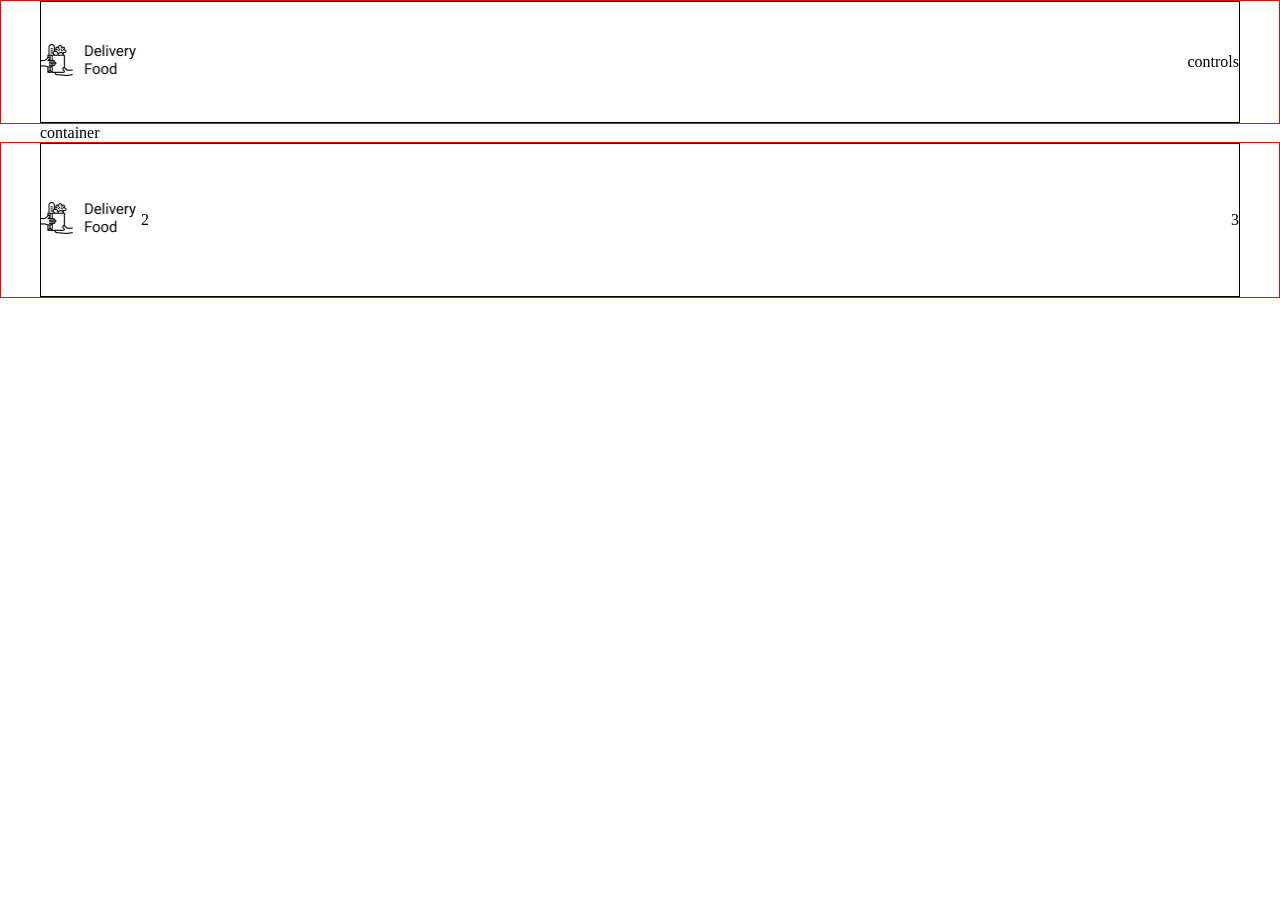
==== index.html @ 84a46a81 "Вёрстка шапки и подвала" ====
<!DOCTYPE html>
<html lang="ru">
  <head>
    <meta charset="UTF-8" />
    <meta name="viewport" content="width=device-width, initial-scale=1.0" />
    <link rel="stylesheet" href="style.css">
    <title>Dilevery Food</title>
  </head>
  <body>
    <header class="header">
        <div class="container">
            <div class="header-box">
                <div class="header-logo logo">
                    <img src="./images/logo.png" alt="logo">
                </div>
                <div class="header-controls">
                    controls
                </div>
            </div>
        </div>
        
    </header>
    <main class="main">

        <div class="container">
            container
        </div>

    </main>
    <footer class="footer">
        <div class="container">
            <div class="footer-box">
                <div class="footer-logo logo"><img src="./images/logo.png" alt="logo"></div>
                <div class="footer-nav">2</div>
                <div class="footer-social">3</div>
            </div>
        </div>
       
    </footer>
  </body>
</html>
---- style.css ----
* {
  box-sizing: border-box;
}

body {
  margin: 0;
  padding: 0;
}

.logo {
  max-width: 100px;
}

.logo img {
  width: 100%;
}

.header {
height: 124px;
border: 1px solid red;
}

.header-box {
border: 1px solid black;
height: 100%;
display: flex;
align-items: center;
justify-content: space-between;
}

.main {

}

.footer {
height: 156px;
border: 1px solid red;
}

.footer-box{
border: 1px solid black;
height: 100%;
display: flex;
align-items: center;
justify-content: space-between;
}

.footer-nav {
  flex-grow: 1;
}

.container {
  height: 100%;
  max-width: 1230px;
  margin: 0px auto;
  padding-left: 15px;
  padding-right: 15px;
}
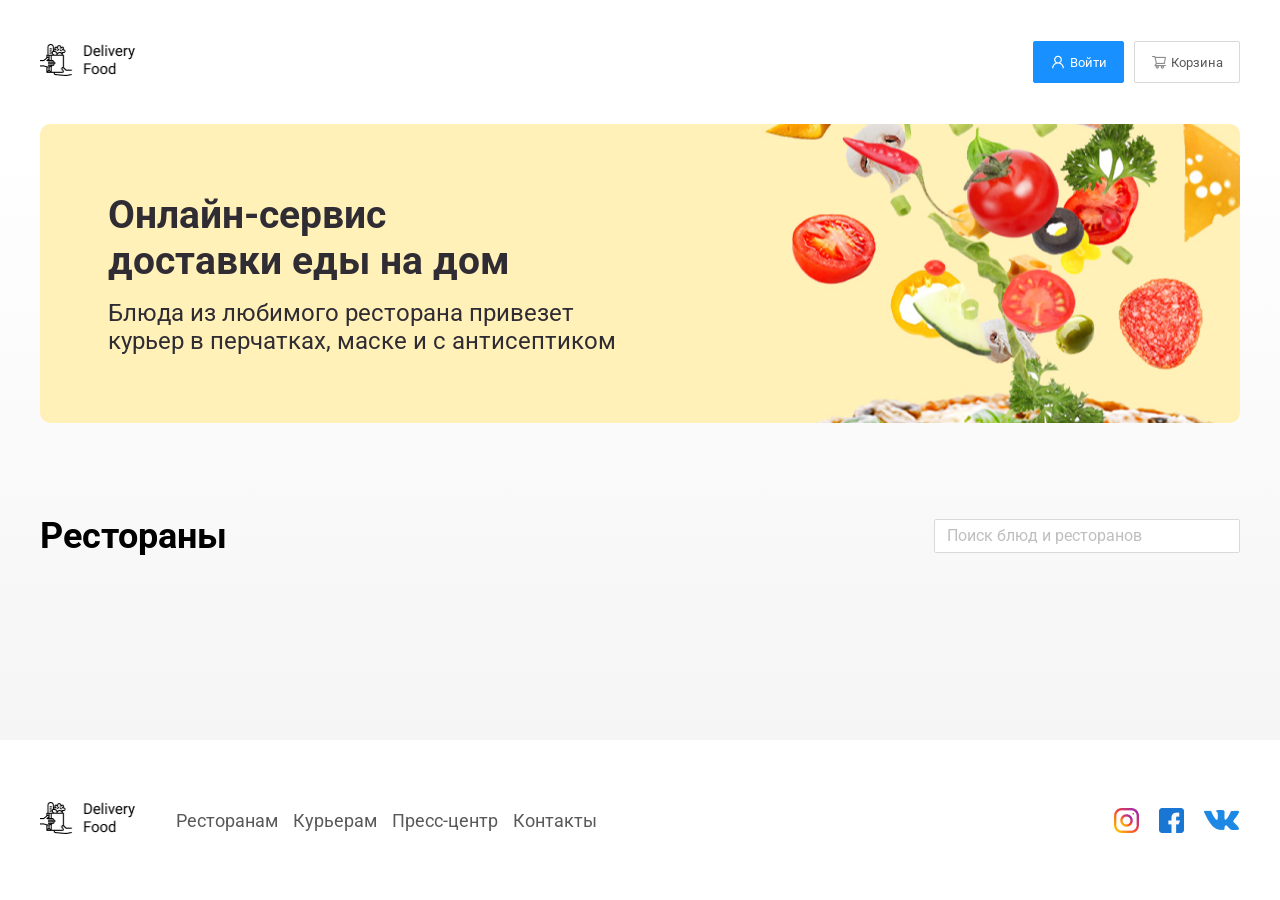
==== commit c989c345: "Add files via upload Вёрстка главной страницы" ====
--- a/index.html
+++ b/index.html
@@ -3,39 +3,86 @@
   <head>
     <meta charset="UTF-8" />
     <meta name="viewport" content="width=device-width, initial-scale=1.0" />
-    <link rel="stylesheet" href="style.css">
+    <link rel="preconnect" href="https://fonts.googleapis.com" />
+    <link rel="preconnect" href="https://fonts.gstatic.com" crossorigin />
+    <link
+      href="https://fonts.googleapis.com/css2?family=Roboto:ital,wght@0,100..900;1,100..900&display=swap"
+      rel="stylesheet"
+    />
+    <link rel="stylesheet" href="style.css" />
     <title>Dilevery Food</title>
   </head>
   <body>
-    <header class="header">
+    <div class="page-wrapper">
+      <header class="header">
         <div class="container">
-            <div class="header-box">
-                <div class="header-logo logo">
-                    <img src="./images/logo.png" alt="logo">
-                </div>
-                <div class="header-controls">
-                    controls
-                </div>
+          <div class="header-box">
+            <div class="header-logo logo">
+              <img src="./images/logo.png" alt="logo" />
             </div>
+            <div class="header-controls">
+              <button class="btn btn-primary">
+                <img src="./images/icons/user.png" alt="user" />
+                Войти
+              </button>
+              <button class="btn btn-outline">
+                <img
+                  src="./images/icons/shopping-cart.png"
+                  alt="shopping-cart"
+                />
+                Корзина
+              </button>
+            </div>
+          </div>
         </div>
-        
-    </header>
-    <main class="main">
-
+      </header>
+      <main class="main">
+        <section class="banner">
+          <div class="container">
+            <div class="banner-item">
+              <h2 class="banner-item-title">
+                Онлайн-сервис<br>доставки еды на дом
+              </h2>
+              <p class="banner-item-subtitle">Блюда из любимого ресторана привезет курьер в перчатках, маске и с антисептиком</p>
+            </div>
+          </div>
+        </section>
+        <section class="products">
+          <div class="container">
+          <div class="products-header">
+            <h3 class="products-header--title">
+              Рестораны
+            </h3>
+            <input 
+            type="text" 
+            class="products-header--search"
+            placeholder = "Поиск блюд и ресторанов"
+            >
+          </div>
+        </section>
+      </main>
+      <footer class="footer">
         <div class="container">
-            container
+          <div class="footer-box">
+            <div class="footer-logo logo">
+              <img src="./images/logo.png" alt="logo" />
+            </div>
+            <div class="footer-nav">
+              <ul>
+                <li>Ресторанам</li>
+                <li>Курьерам</li>
+                <li>Пресс-центр</li>
+                <li>Контакты</li>
+              </ul>
+            </div>
+            <div class="footer-social">
+              <img src="./images/social/inst.png" alt="inst" />
+              <img src="./images/social/fb.png" alt="fb" />
+              <img src="./images/social/vk.png" alt="vk" />
+            </div>
+          </div>
         </div>
-
-    </main>
-    <footer class="footer">
-        <div class="container">
-            <div class="footer-box">
-                <div class="footer-logo logo"><img src="./images/logo.png" alt="logo"></div>
-                <div class="footer-nav">2</div>
-                <div class="footer-social">3</div>
-            </div>
-        </div>
-       
-    </footer>
+      </footer>
+    </div>
   </body>
 </html>
--- a/style.css
+++ b/style.css
@@ -1,5 +1,8 @@
 * {
   box-sizing: border-box;
+  font-family: Roboto;
+  font-style: normal;
+  line-height: normal;
 }
 
 body {
@@ -7,49 +10,23 @@
   padding: 0;
 }
 
-.logo {
-  max-width: 100px;
-}
-
-.logo img {
+main {
+  flex-grow: 1;
+  background: linear-gradient(
+    180deg,
+    rgba(245, 245, 245, 0) 1.04%,
+    #f5f5f5 100%
+  );
+}
+
+.page-wrapper {
+  display: flex;
+  flex-direction: column;
+  min-height: 100vh;
+}
+
+.container {
   width: 100%;
-}
-
-.header {
-height: 124px;
-border: 1px solid red;
-}
-
-.header-box {
-border: 1px solid black;
-height: 100%;
-display: flex;
-align-items: center;
-justify-content: space-between;
-}
-
-.main {
-
-}
-
-.footer {
-height: 156px;
-border: 1px solid red;
-}
-
-.footer-box{
-border: 1px solid black;
-height: 100%;
-display: flex;
-align-items: center;
-justify-content: space-between;
-}
-
-.footer-nav {
-  flex-grow: 1;
-}
-
-.container {
   height: 100%;
   max-width: 1230px;
   margin: 0px auto;
@@ -57,4 +34,173 @@
   padding-right: 15px;
 }
 
-
+.btn {
+  display: flex;
+  padding: 8px 16px;
+  align-items: center;
+  gap: 4px;
+  outline: none;
+}
+
+.btn-primary {
+  border-radius: 2px;
+  background: #1890ff;
+  border: 1px solid #1890ff;
+  color: #fff;
+}
+
+.btn-outline {
+  border-radius: 2px;
+  border: 1px solid #d9d9d9;
+  background: #fff;
+  box-shadow: 0px 0px 2px 0px rgba(0, 0, 0, 0);
+  color: #595959;
+}
+
+.logo {
+  max-width: 100px;
+}
+
+.logo img {
+  width: 100%;
+}
+
+.header {
+  display: flex;
+  align-items: center;
+  min-height: 124px;
+}
+
+.header-box {
+  height: 100%;
+  display: flex;
+  align-items: center;
+  justify-content: space-between;
+}
+
+.header-controls {
+  display: flex;
+  align-items: center;
+  justify-content: flex-end;
+  gap: 10px;
+}
+
+.footer {
+  display: flex;
+  align-items: center;
+  min-height: 156px;
+  padding: 60px 0;
+}
+
+.footer-box {
+  height: 100%;
+  display: flex;
+  align-items: center;
+  justify-content: space-between;
+  gap: 36px;
+  flex-wrap: wrap;
+}
+
+.footer-nav {
+  flex-grow: 1;
+}
+
+.footer-nav ul {
+  display: flex;
+  align-items: center;
+  list-style: none;
+  padding: 0;
+  margin: 0;
+  gap: 15px;
+  flex-wrap: wrap;
+}
+
+.footer-nav ul li {
+  color: #595959;
+  font-size: 18px;
+  font-weight: 400;
+}
+
+.footer-social {
+  display: flex;
+  align-items: center;
+  justify-content: flex-end;
+  gap: 20px;
+}
+
+.banner {
+  margin-bottom: 56px;
+}
+
+.banner-item {
+  background-image: url(./images/banner/banner.jpg);
+  background-repeat: no-repeat;
+  background-size: cover;
+  background-position: center right;
+  padding: 68px;
+  border-radius: 10px;
+}
+
+.banner-item-title {
+  color: #302c34;
+  font-size: 39px;
+  font-weight: 700;
+  max-width: 50%;
+  margin-top: 0;
+  margin-bottom: 15px;
+}
+
+.banner-item-subtitle {
+  color: #302c34;
+  font-size: 24px;
+  font-weight: 400;
+  max-width: 50%;
+  margin: 0;
+}
+
+.products {
+}
+
+.products-header {
+  display: flex;
+  align-items: center;
+  justify-content: space-between;
+}
+
+.products-header--title {
+  color: #000;
+  font-size: 36px;
+  font-weight: 700;
+}
+
+.products-header--search {
+  min-width: 306px;
+  height: 34px;
+  flex-shrink: 0;
+  border-radius: 2px;
+  border: 1px solid #d9d9d9;
+  background: #fff;
+  padding: 5px 12px;
+}
+
+.products-header--search:focus {
+  outline: none;
+  border: 1px solid #d9d9d9;
+}
+
+.products-header--search::placeholder {
+color: #BFBFBF;
+font-size: 16px;
+font-weight: 400;
+line-height: 24px;
+}
+
+@media (max-widht: 991px) {
+  .banner-item-title {
+    max-width: 100%;
+  }
+
+  .banner-item-subtitle {
+    max-width: 100%;
+  }
+}
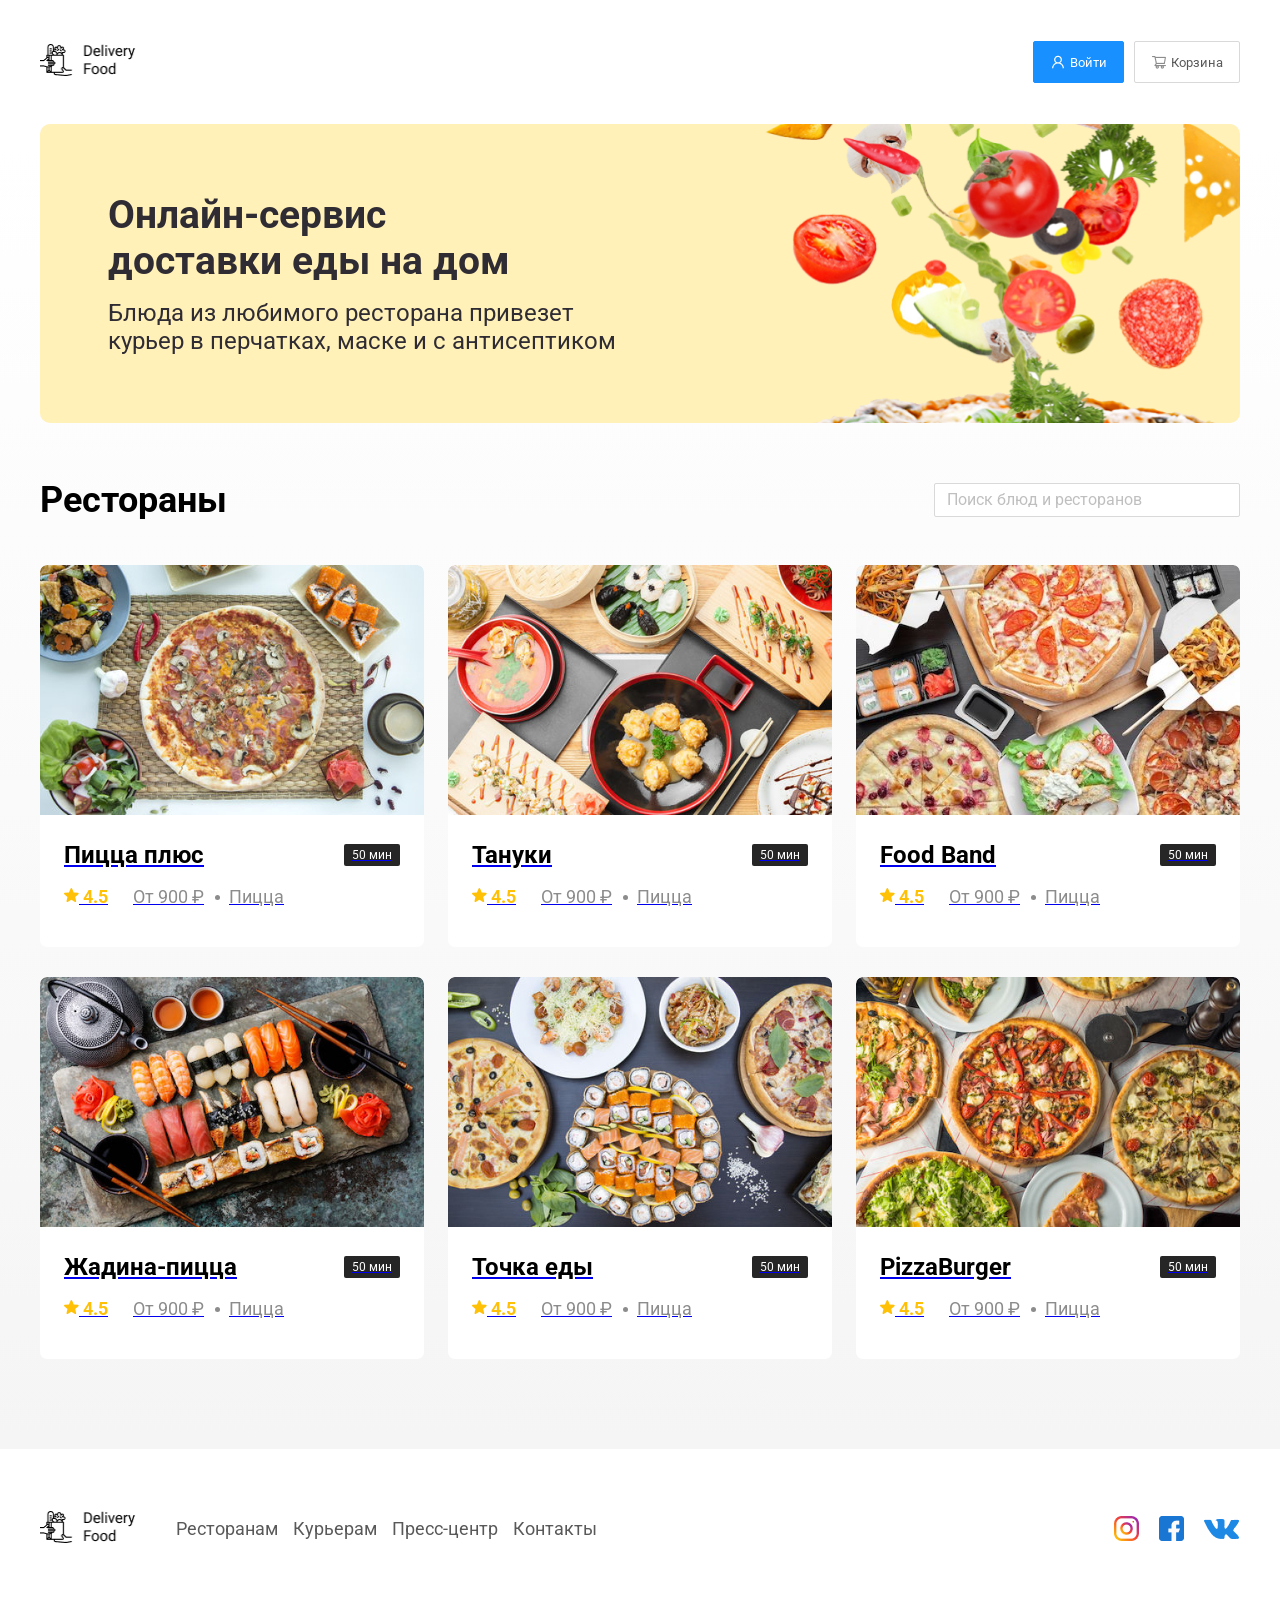
==== commit 345ac971: "Вёрстка второй страницы + модальное окно. Вёрстка второй страницы + модальное окно." ====
--- a/index.html
+++ b/index.html
@@ -17,9 +17,10 @@
       <header class="header">
         <div class="container">
           <div class="header-box">
-            <div class="header-logo logo">
+            <a href="./index.html" class="header-logo logo">
+
               <img src="./images/logo.png" alt="logo" />
-            </div>
+            </a>
             <div class="header-controls">
               <button class="btn btn-primary">
                 <img src="./images/icons/user.png" alt="user" />
@@ -40,33 +41,280 @@
         <section class="banner">
           <div class="container">
             <div class="banner-item">
-              <h2 class="banner-item-title">
-                Онлайн-сервис<br>доставки еды на дом
+              <h2 class="banner-item--title">
+                Онлайн-сервис<br />доставки еды на дом
               </h2>
-              <p class="banner-item-subtitle">Блюда из любимого ресторана привезет курьер в перчатках, маске и с антисептиком</p>
+              <p class="banner-item--subtitle">
+                Блюда из любимого ресторана привезет курьер в перчатках, маске и
+                с антисептиком
+              </p>
             </div>
           </div>
         </section>
         <section class="products">
           <div class="container">
-          <div class="products-header">
-            <h3 class="products-header--title">
-              Рестораны
-            </h3>
-            <input 
-            type="text" 
-            class="products-header--search"
-            placeholder = "Поиск блюд и ресторанов"
-            >
+            <div class="products-header">
+              <h3 class="products-header--title">Рестораны</h3>
+              <input
+                type="text"
+                class="products-header--search"
+                placeholder="Поиск блюд и ресторанов"
+              >
+            </div>
+            
+              <div class="products-wrapper">
+              
+                <a href="./goods.html" class="products-card">
+
+                  
+                  <div class="products-card__image">
+                    <img src="./images/rests/rest-1.jpg" alt="pizza-plus" />
+                  </div>
+
+                  <div class="products-card__description">
+                    <div class="products-card__description-row">
+                        <h4 class="products-card__description--title">Пицца плюс</h4>
+                        <div class="products-card__description--badge">50 мин</div>
+                      </div>
+                      <div class="products-card__description-row">
+                        <div class="products-card__description-info">
+                          <div class="products-card__description-info--raiting">
+                            <img src="./images/icons/star.svg" alt="star">
+                              4.5
+                          </div>
+                          <div class="products-card__description-info--price">
+                              От 900 ₽
+                          </div>
+                          <div class="products-card__description-info--group">
+                              Пицца
+                          </div>
+                        </div>
+                      </div>
+                    </div>
+
+                  </a>
+
+                <a href="./goods.html" class="products-card">
+
+                  <div class="products-card__image">
+                    <img src="./images/rests/rest-2.jpg" alt="tanuki" />
+                  </div>
+                  
+                  <div class="products-card__description">
+                    <div class="products-card__description-row">
+                        <h4 class="products-card__description--title">Тануки</h4>
+                        <div class="products-card__description--badge">50 мин</div>
+                      </div>
+                      <div class="products-card__description-row">
+                        <div class="products-card__description-info">
+                          <div class="products-card__description-info--raiting">
+                            <img src="./images/icons/star.svg" alt="star">
+                              4.5
+                          </div>
+                          <div class="products-card__description-info--price">
+                              От 900 ₽
+                          </div>
+                          
+                          <div class="products-card__description-info--group">
+                              Пицца
+                          </div>
+                        </div>
+                      </div>
+                    </div>
+
+                  </a>
+
+                <a href="./goods.html" class="products-card">
+
+                  <div class="products-card__image">
+                    <img src="./images/rests/rest-3.jpg" alt="foodband" />
+                  </div>
+
+                  <div class="products-card__description">
+                    <div class="products-card__description-row">
+                        <h4 class="products-card__description--title">Food Band</h4>
+                        <div class="products-card__description--badge">50 мин</div>
+                      </div>
+                      <div class="products-card__description-row">
+                        <div class="products-card__description-info">
+                          <div class="products-card__description-info--raiting">
+                            <img src="./images/icons/star.svg" alt="star">
+                              4.5
+                          </div>
+                          
+                          <div class="products-card__description-info--price">
+                              От 900 ₽
+                          </div>
+                          <div class="products-card__description-info--group">
+                              Пицца
+                          </div>
+                        </div>
+                      </div>
+                    </div>
+                  </a>
+
+                <a href="./goods.html" class="products-card">
+
+                  <div class="products-card__image">
+                    <img src="./images/rests/zhadina-pizza.jpg" alt="zhadina-pizza" />
+                  </div>
+                  <div class="products-card__description">
+                    <div class="products-card__description-row">
+                        <h4 class="products-card__description--title">Жадина-пицца</h4>
+                        <div class="products-card__description--badge">50 мин</div>
+                      </div>
+                      <div class="products-card__description-row">
+                        <div class="products-card__description-info">
+                          <div class="products-card__description-info--raiting">
+                            <img src="./images/icons/star.svg" alt="star">
+                              4.5
+                          </div>
+                          
+                          <div class="products-card__description-info--price">
+                              От 900 ₽
+                          </div>
+                          <div class="products-card__description-info--group">
+                              Пицца
+                          </div>
+                        </div>
+                      </div>
+                    </div>
+                  </a>
+
+                <a href="./goods.html" class="products-card">
+
+                  <div class="products-card__image">
+                    <img src="./images/rests/tochka-edy.jpg" alt="tochka-edy" />
+                  </div>
+                  <div class="products-card__description">
+                    <div class="products-card__description-row">
+                        <h4 class="products-card__description--title">Точка еды</h4>
+                        <div class="products-card__description--badge">50 мин</div>
+                      </div>
+                      <div class="products-card__description-row">
+                        <div class="products-card__description-info">
+                          <div class="products-card__description-info--raiting">
+                            <img src="./images/icons/star.svg" alt="star">
+                              4.5
+                          </div>
+                          
+                          <div class="products-card__description-info--price">
+                              От 900 ₽
+                          </div>
+                          <div class="products-card__description-info--group">
+                              Пицца
+                          </div>
+                        </div>
+                      </div>
+                    </div>
+                  </a>
+
+                
+
+                <a href="./goods.html" class="products-card">
+
+                  <div class="products-card__image">
+                    <img src="./images/rests/pizza-burger.jpg" alt="pizzaburger" />
+                  </div>
+                  <div class="products-card__description">
+                    <div class="products-card__description-row">
+                        <h4 class="products-card__description--title">PizzaBurger</h4>
+                        <div class="products-card__description--badge">50 мин</div>
+                      </div>
+                      <div class="products-card__description-row">
+                        <div class="products-card__description-info">
+                          <div class="products-card__description-info--raiting">
+                            <img src="./images/icons/star.svg" alt="star">
+                              4.5
+                          </div>
+                          
+                          <div class="products-card__description-info--price">
+                              От 900 ₽
+                          </div>
+                          <div class="products-card__description-info--group">
+                              Пицца
+                          </div>
+                        </div>
+                      </div>
+                    </div>
+                  </a>
+                
+              </div>        
+             </div>
           </div>
         </section>
       </main>
+
+ <div class="cart-modal__overlay">
+        <div class="cart-modal">
+
+          <div class="cart-modal__header">
+              <h2 class="cart-modal__header--title">Корзина</h2>
+              <span class="cart-modal__header--close">
+              <img src="./images/icons/close.svg" alt="close">
+              </span>
+          </div>
+
+          <div class="cart-modal__body">
+              <div class="cart-item">
+                    <p class="cart-item__title">Ролл угорь стандарт</p>
+                                
+                      <div class="cart-item__controls">
+                        <div class="cart-item__controls--price">250 ₽</div>
+                        <button class="btn btn-outline">-</button>
+                        <div class="cart-item__controls--count">1</div>
+                        <button class="btn btn-outline">+</button>
+                      </div>
+              </div>            
+              
+              <div class="cart-item">
+                    <p class="cart-item__title">Ролл угорь стандарт</p>
+                                
+                    <div class="cart-item__controls">
+                        <div class="cart-item__controls--price">250 ₽</div>
+                        <button class="btn btn-outline">-</button>
+                        <div class="cart-item__controls--count">1</div>
+                        <button class="btn btn-outline">+</button>
+                    </div>
+              </div>
+
+              <div class="cart-item">
+                    <p class="cart-item__title">Ролл угорь стандарт</p>
+                                
+                    <div class="cart-item__controls">
+                        <div class="cart-item__controls--price">250 ₽</div>
+                        <button class="btn btn-outline">-</button>
+                        <div class="cart-item__controls--count">1</div>
+                        <button class="btn btn-outline">+</button>
+                    </div>
+              </div>
+          </div>
+
+
+          <div class="cart-modal__footer">
+                <div class="cart-modal__footer--price">
+                  1250 ₽
+                </div>
+                <div class="cart-modal__footer--controls">
+                <button class="btn btn-primary">
+                       Оформить заказ
+                </button>
+                <button class="btn btn-outline">
+                        Отмена
+                </button>
+              </div>
+          </div>
+        </div>
+
+      </div>
+
+
       <footer class="footer">
         <div class="container">
           <div class="footer-box">
-            <div class="footer-logo logo">
+            <a href="./index.html" class="header-logo logo">
               <img src="./images/logo.png" alt="logo" />
-            </div>
+            </a>
             <div class="footer-nav">
               <ul>
                 <li>Ресторанам</li>
--- a/style.css
+++ b/style.css
@@ -133,15 +133,16 @@
 }
 
 .banner-item {
-  background-image: url(./images/banner/banner.jpg);
+  background-image: url(./images/banner/banner-img.png);
   background-repeat: no-repeat;
-  background-size: cover;
+  background-size: contain;
   background-position: center right;
   padding: 68px;
   border-radius: 10px;
-}
-
-.banner-item-title {
+  background-color: #fff1b8;
+}
+
+.banner-item--title {
   color: #302c34;
   font-size: 39px;
   font-weight: 700;
@@ -150,7 +151,7 @@
   margin-bottom: 15px;
 }
 
-.banner-item-subtitle {
+.banner-item--subtitle {
   color: #302c34;
   font-size: 24px;
   font-weight: 400;
@@ -158,19 +159,19 @@
   margin: 0;
 }
 
-.products {
-}
-
 .products-header {
   display: flex;
   align-items: center;
   justify-content: space-between;
+  flex-wrap: wrap;
+  gap: 24px;
 }
 
 .products-header--title {
   color: #000;
   font-size: 36px;
   font-weight: 700;
+  margin: 0;
 }
 
 .products-header--search {
@@ -189,18 +190,271 @@
 }
 
 .products-header--search::placeholder {
-color: #BFBFBF;
-font-size: 16px;
-font-weight: 400;
-line-height: 24px;
-}
-
-@media (max-widht: 991px) {
-  .banner-item-title {
+  color: #bfbfbf;
+  font-size: 16px;
+  font-weight: 400;
+  line-height: 24px;
+}
+
+.products-wrapper {
+  margin-top: 44px;
+  margin-bottom: 90px;
+  display: flex;
+  flex-wrap: wrap;
+  row-gap: 30px;
+  column-gap: 24px;
+}
+
+.products-card {
+  /* 48px - это 2 отсупа по 24 пикселя между карточками. Карточек в ряду 3, по этому делим на 3 */
+  width: calc((100%-48px) / 3);
+  border-radius: 7px;
+  background: #fff;
+  box-shadow: 0px 4px 12px 0 px rgba(0, 0, 0, 0, 0.05);
+  overflow: hidden;
+}
+
+.products-card__image {
+  width: 100%;
+}
+
+.products-card__image img {
+  width: 100%;
+}
+
+.products-card__description {
+  padding: 20px 24px 34px 24px;
+}
+
+.products-card__description-row {
+  display: flex;
+  align-items: center;
+  justify-content: space-between;
+}
+
+.products-card__description-row:not(:last-child) {
+  margin-bottom: 10px;
+}
+
+.products-card__description--title {
+  color: #000;
+  font-size: 24px;
+  font-weight: 700;
+  line-height: 32px;
+  margin: 0;
+}
+
+.products-card__description--badge {
+  color: #fff;
+  font-size: 12px;
+  font-weight: 400;
+  line-height: 20px;
+  border-radius: 2px;
+  background: #262626;
+  padding: 1px 8px;
+}
+
+.products-card__description-info {
+  display: flex;
+  align-items: center;
+  justify-content: flex-start;
+  flex-wrap: flex;
+  row-gap: 25px;
+  column-gap: 25px;
+}
+
+.products-card__description-info--raiting {
+  color: #ffc107;
+  font-size: 18px;
+  font-weight: 700;
+  line-height: 32px;
+}
+
+.products-card__description-info--price {
+  color: #8c8c8c;
+  font-size: 18px;
+  font-weight: 400;
+  line-height: 32px;
+}
+
+.products-card__description-info--group {
+  color: #8c8c8c;
+  font-size: 18px;
+  font-weight: 400;
+  line-height: 32px;
+  position: relative;
+}
+
+.products-card__description-info--group::before {
+  content: "";
+  display: block;
+  width: 5px;
+  height: 5px;
+  border-radius: 50%;
+  background-color: #8c8c8c;
+  position: absolute;
+  left: -14px;
+  top: 14px;
+}
+
+.products-card__description--name{
+  margin: 0;
+  color: #000;
+  font-size: 24px;
+  font-weight: 400;
+  line-height: 32px;
+
+}
+
+.products-card__description--text {
+  margin: 0;
+  color: #8c8c8c;
+  font-size: 18px;
+  font-weight: 400;
+}
+
+.products-card__description-controls {
+  display: flex;
+  align-items: center;
+  justify-content: flex-start;
+  flex-wrap: wrap;
+  row-gap: 10px;
+  column-gap: 30px;
+}
+
+.products-card__description-controls--price{
+  color: #000;
+  font-size: 20px;
+  font-weight: 700;
+  line-height: 32px;
+
+}
+
+.cart-modal__overlay {
+  display: none;
+  position: fixed;
+  top: 0;
+  right: 0;
+  bottom: 0;
+  left: 0;
+  background: rgba(0, 0, 0, 0.40);
+  
+  align-items: center;
+  justify-content: center;
+}
+
+.cart-modal__overlay.open {
+    display: flex;
+}
+
+.cart-modal {
+width: 100%;
+max-width: 780px;
+padding: 40px 45px;
+border-radius: 5px;
+background: #fff;
+}
+
+.cart-modal__header {
+  display:flex;
+  align-items: center;
+  justify-content: space-between;
+  margin-bottom: 48px;
+}
+
+.cart-modal__header--title {
+  color: #000;
+  font-size: 36px;
+  font-weight: 700;
+  margin: 0;
+}
+
+.cart-modal__header--close {
+cursor: pointer;
+}
+
+.cart-modal__footer {
+  display:flex;
+  align-items: center;
+  justify-content: space-between;
+  flex-wrap: wrap;
+  gap: 10px;
+  margin-top: 50px;
+}
+
+.cart-modal__footer--price {
+border-radius: 5px;
+background: #262626;
+color: #fafafa;
+font-size: 20px;
+font-weight: 700;
+padding: 15px 20px;
+}
+
+.cart-modal__footer--controls {
+  display:flex;
+  align-items: center;
+  gap: 10px;
+}
+
+.cart-item {
+  display: flex;
+  align-items: center;
+  justify-content: space-between;
+  flex-wrap: wrap;
+  gap: 10px;
+}
+
+.cart-item:not(:last-child) {
+  padding-bottom: 10px;
+  margin-bottom: 10px;
+  border-bottom: 1px solid #d9d9d9;
+}
+
+.cart-item__title {
+  color: #000;
+  font-size: 18px;
+  font-weight: 400;
+  line-height: 32px;
+  margin: 0;
+}
+
+.cart-item__controls {
+display: flex;
+align-items: center;
+}
+
+.cart-item__controls--price{
+  margin-right: 47px;
+  color: #000;
+  font-size: 20px;
+  font-weight: 700;
+  line-height: 32px;
+}
+
+.cart-item__controls button {
+  border: 1px solid #40a9ff;
+  color: #40a9ff;
+}
+
+.cart-item__controls--count {
+margin-left: 15px;
+margin-right: 15px;
+}
+
+
+@media screen and (max-width: 991px) {
+  .banner-item {
+    background-image: none;
+  }
+  .banner-item--title {
     max-width: 100%;
   }
-
-  .banner-item-subtitle {
+  .banner-item--subtitle {
     max-width: 100%;
   }
-}
+  .products-card {
+    /* нужно оставить только 2 карточки */
+    width: calc((100%-24px) / 2);
+  }
+}
